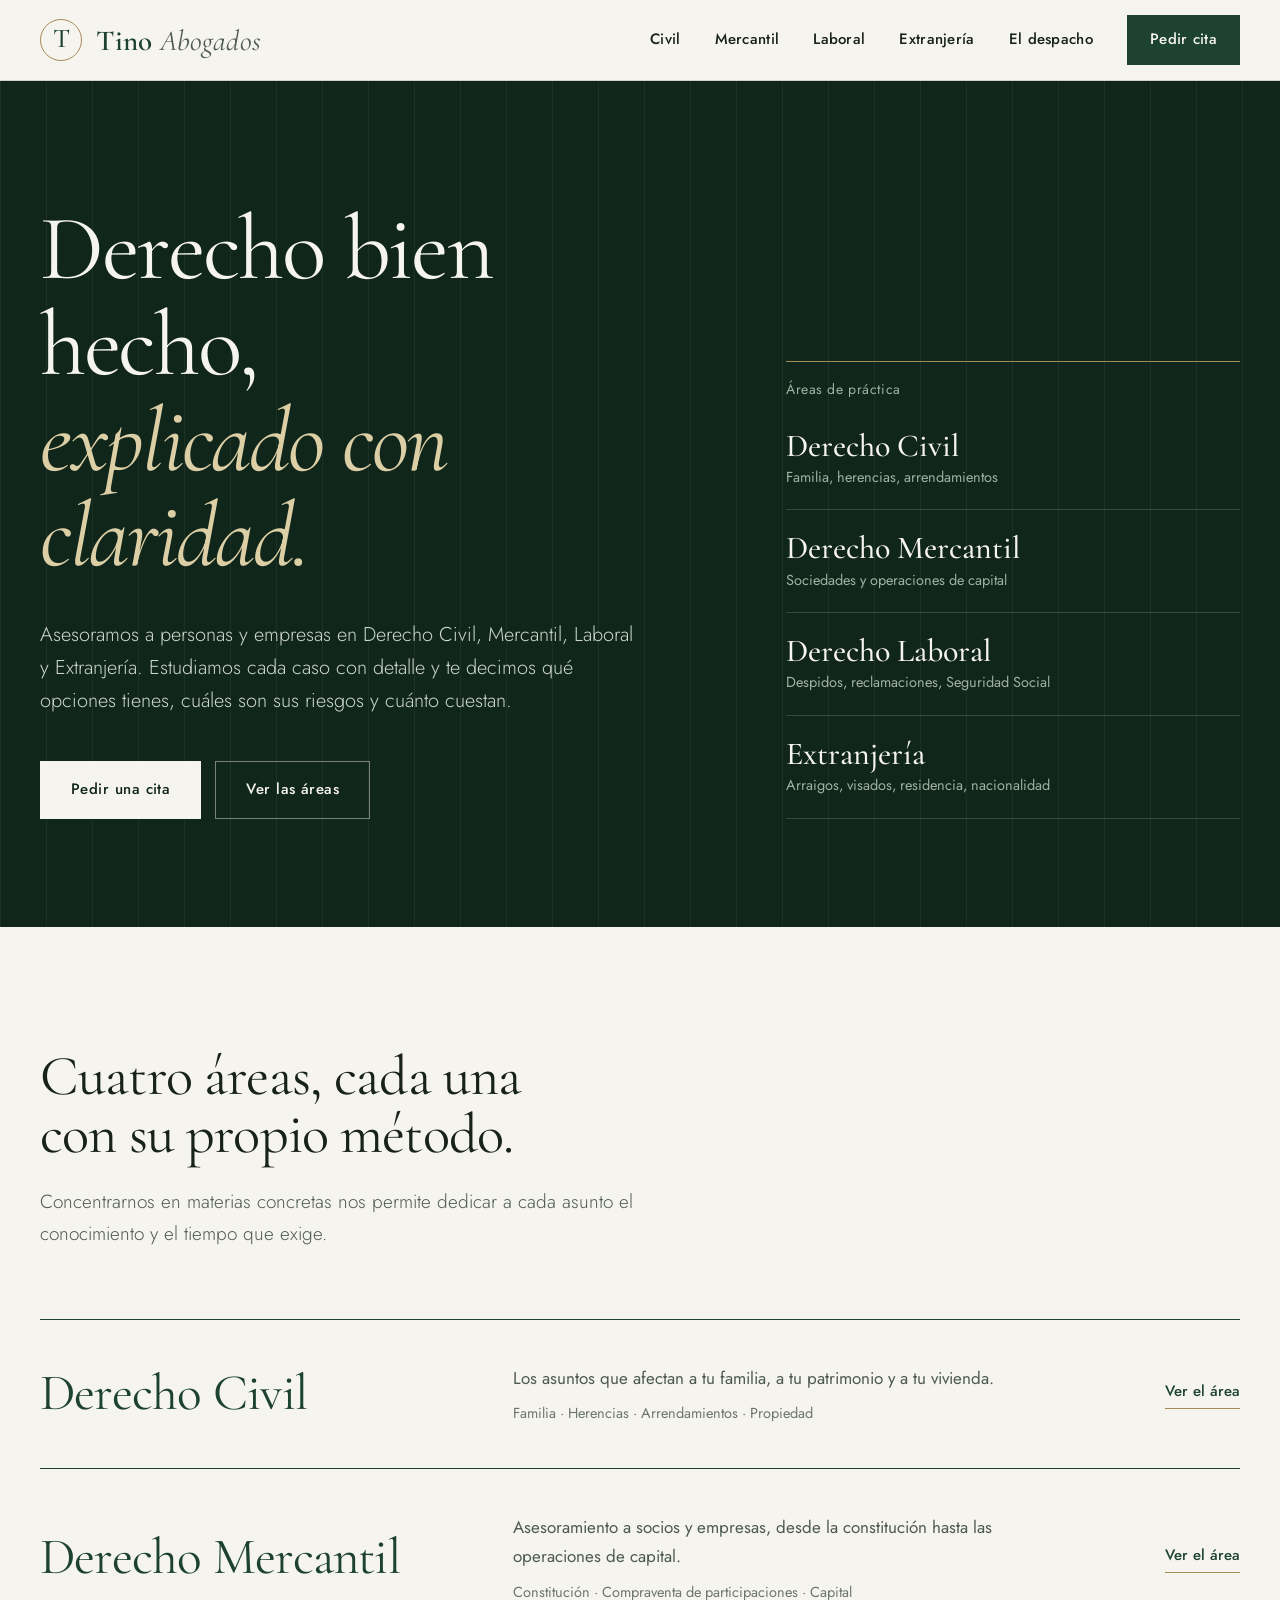
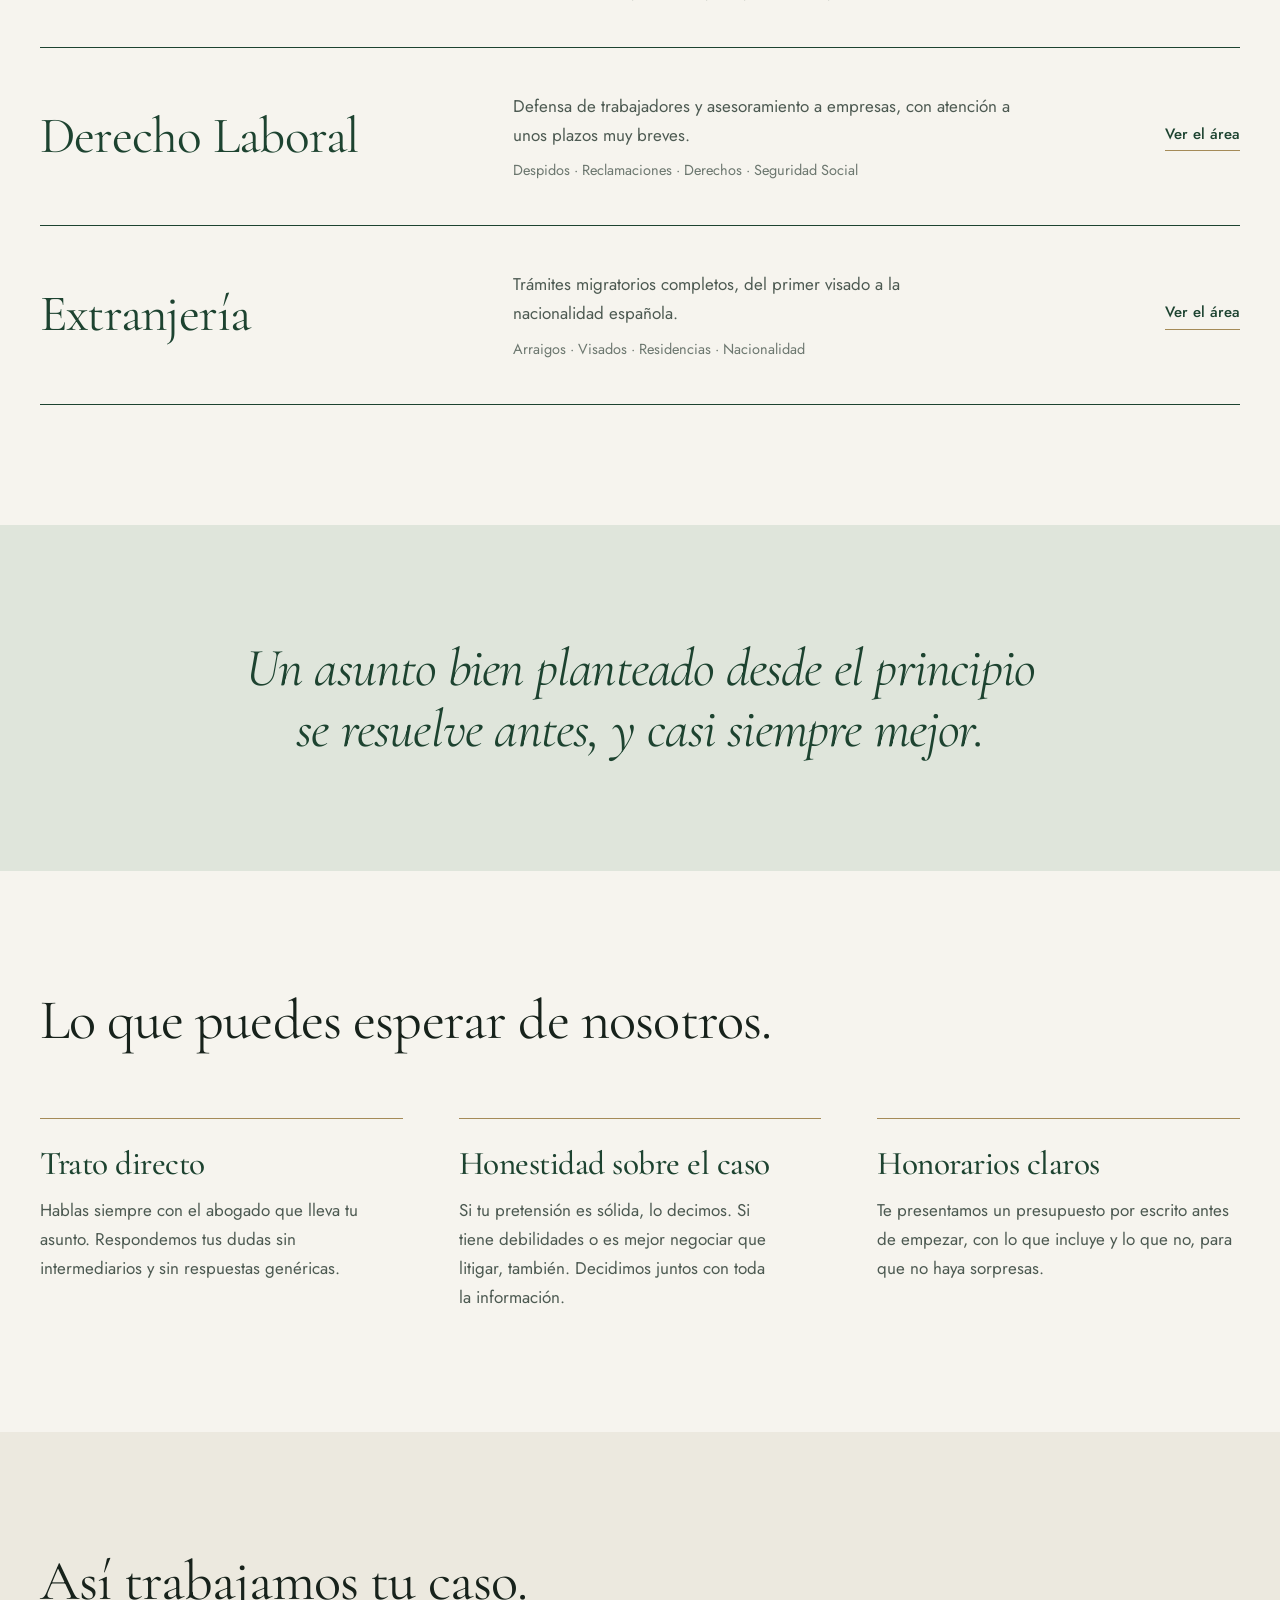
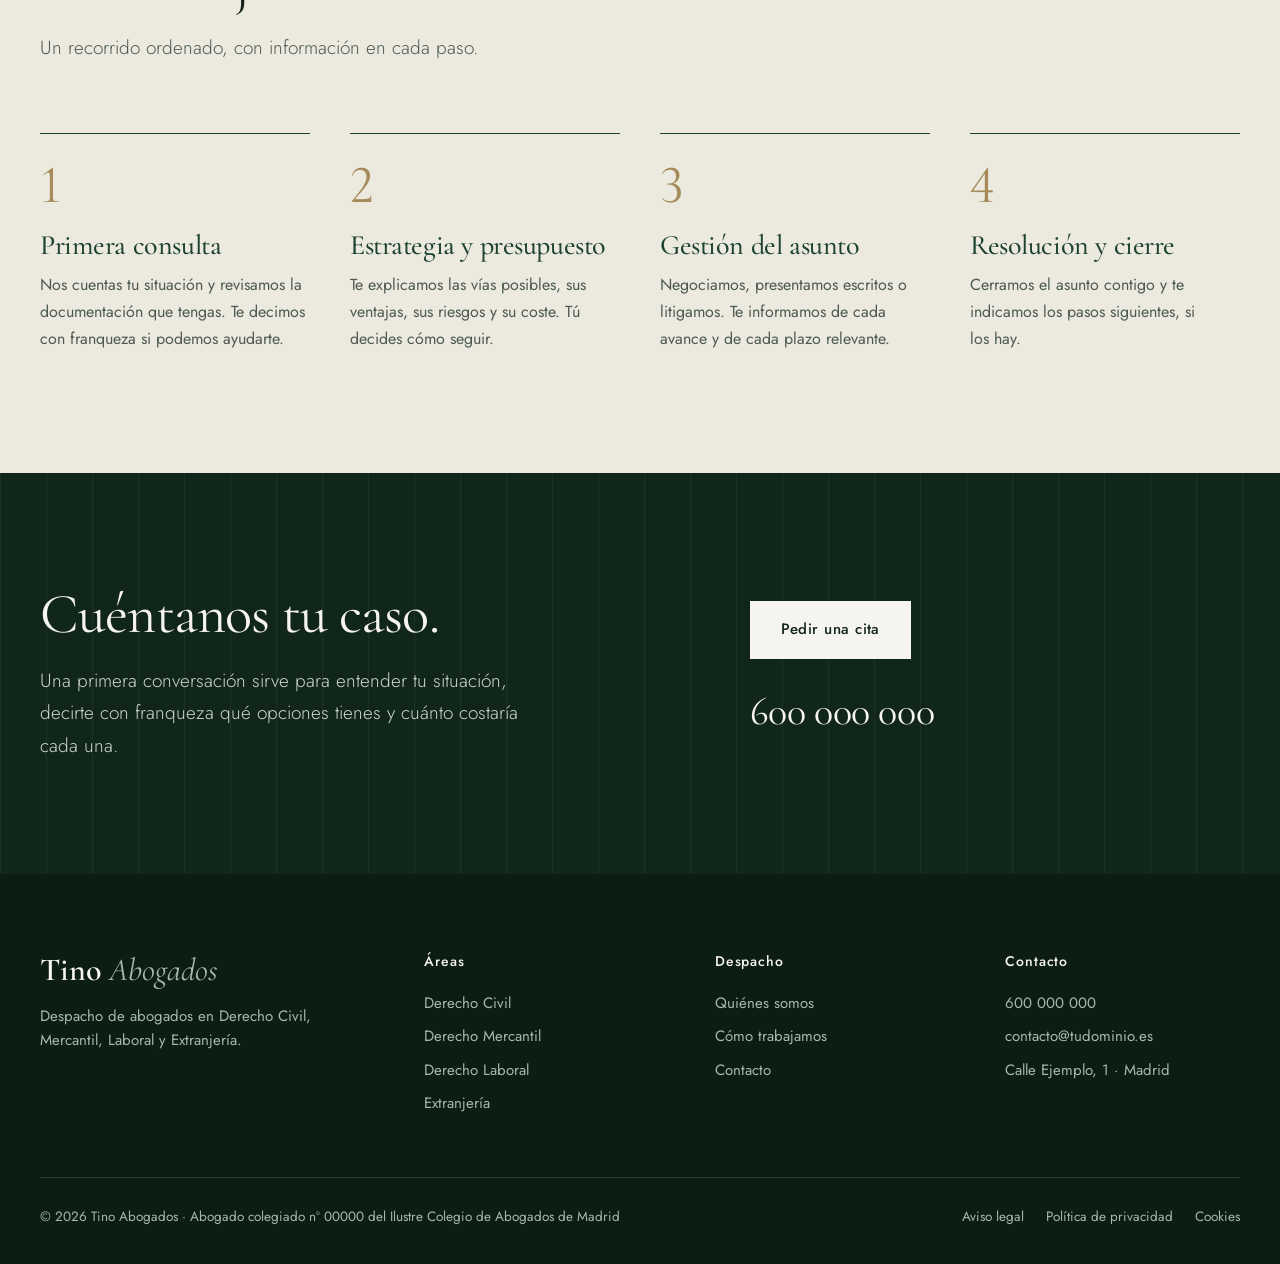
==== index.html @ 414d3d25 "Add files via upload" ====
<!DOCTYPE html>
<html lang="es">
<head>
<meta charset="utf-8">
<meta name="viewport" content="width=device-width, initial-scale=1">
<title>Tino Abogados | Derecho Civil, Mercantil, Laboral y Extranjería</title>
<meta name="description" content="Tino Abogados: despacho especializado en Derecho Civil, Mercantil, Laboral y Extranjería. Consulta tu caso.">
<link rel="preconnect" href="https://fonts.googleapis.com">
<link rel="preconnect" href="https://fonts.gstatic.com" crossorigin>
<link href="https://fonts.googleapis.com/css2?family=Cormorant+Garamond:ital,wght@0,400;0,500;0,600;1,400;1,500&family=Jost:wght@300;400;500&display=swap" rel="stylesheet">
<link rel="stylesheet" href="styles.css">
</head>
<body>
<header class="cabecera">
  <div class="wrap">
    <a class="marca" href="index.html" aria-label="Tino Abogados, inicio">
      <span class="sello" aria-hidden="true">T</span>
      <span class="nombre">Tino <i>Abogados</i></span>
    </a>
    <button class="burger" aria-label="Abrir menú" aria-expanded="false" aria-controls="nav"><span></span><span></span></button>
    <nav class="nav" id="nav" aria-label="Principal">
      <a href="derecho-civil.html">Civil</a>
      <a href="derecho-mercantil.html">Mercantil</a>
      <a href="derecho-laboral.html">Laboral</a>
      <a href="extranjeria.html">Extranjería</a>
      <a href="el-despacho.html">El despacho</a>
      <a class="btn" href="contacto.html">Pedir cita</a>
    </nav>
  </div>
</header>
<main>
<section class="hero raya">
  <div class="wrap hero-grid">
    <div>
      <h1>Derecho bien hecho,<br><em>explicado con claridad.</em></h1>
      <p class="lead">Asesoramos a personas y empresas en Derecho Civil, Mercantil, Laboral y Extranjería. Estudiamos cada caso con detalle y te decimos qué opciones tienes, cuáles son sus riesgos y cuánto cuestan.</p>
      <div class="actions">
        <a class="btn" href="contacto.html">Pedir una cita</a>
        <a class="btn linea" href="#areas">Ver las áreas</a>
      </div>
    </div>
    <nav class="indice" aria-label="Áreas de práctica">
      <div class="t">Áreas de práctica</div>
      <a href="derecho-civil.html"><b>Derecho Civil</b><span>Familia, herencias, arrendamientos</span></a>
      <a href="derecho-mercantil.html"><b>Derecho Mercantil</b><span>Sociedades y operaciones de capital</span></a>
      <a href="derecho-laboral.html"><b>Derecho Laboral</b><span>Despidos, reclamaciones, Seguridad Social</span></a>
      <a href="extranjeria.html"><b>Extranjería</b><span>Arraigos, visados, residencia, nacionalidad</span></a>
    </nav>
  </div>
</section>

<section class="seccion" id="areas">
  <div class="wrap">
    <div class="cabecera-seccion">
      <h2>Cuatro áreas, cada una con su propio método.</h2>
      <p>Concentrarnos en materias concretas nos permite dedicar a cada asunto el conocimiento y el tiempo que exige.</p>
    </div>
    <a class="fila-area" href="derecho-civil.html">
      <h3>Derecho Civil</h3>
      <p>Los asuntos que afectan a tu familia, a tu patrimonio y a tu vivienda.<small>Familia · Herencias · Arrendamientos · Propiedad</small></p>
      <span class="ir">Ver el área</span>
    </a>
    <a class="fila-area" href="derecho-mercantil.html">
      <h3>Derecho Mercantil</h3>
      <p>Asesoramiento a socios y empresas, desde la constitución hasta las operaciones de capital.<small>Constitución · Compraventa de participaciones · Capital</small></p>
      <span class="ir">Ver el área</span>
    </a>
    <a class="fila-area" href="derecho-laboral.html">
      <h3>Derecho Laboral</h3>
      <p>Defensa de trabajadores y asesoramiento a empresas, con atención a unos plazos muy breves.<small>Despidos · Reclamaciones · Derechos · Seguridad Social</small></p>
      <span class="ir">Ver el área</span>
    </a>
    <a class="fila-area" href="extranjeria.html">
      <h3>Extranjería</h3>
      <p>Trámites migratorios completos, del primer visado a la nacionalidad española.<small>Arraigos · Visados · Residencias · Nacionalidad</small></p>
      <span class="ir">Ver el área</span>
    </a>
  </div>
</section>

<section class="frase">
  <div class="wrap">
    <blockquote>Un asunto bien planteado desde el principio se resuelve antes, y casi siempre mejor.</blockquote>
  </div>
</section>

<section class="seccion">
  <div class="wrap">
    <div class="cabecera-seccion">
      <h2>Lo que puedes esperar de nosotros.</h2>
    </div>
    <div class="principios">
      <div>
        <h3>Trato directo</h3>
        <p>Hablas siempre con el abogado que lleva tu asunto. Respondemos tus dudas sin intermediarios y sin respuestas genéricas.</p>
      </div>
      <div>
        <h3>Honestidad sobre el caso</h3>
        <p>Si tu pretensión es sólida, lo decimos. Si tiene debilidades o es mejor negociar que litigar, también. Decidimos juntos con toda la información.</p>
      </div>
      <div>
        <h3>Honorarios claros</h3>
        <p>Te presentamos un presupuesto por escrito antes de empezar, con lo que incluye y lo que no, para que no haya sorpresas.</p>
      </div>
    </div>
  </div>
</section>

<section class="seccion suave" id="proceso">
  <div class="wrap">
    <div class="cabecera-seccion">
      <h2>Así trabajamos tu caso.</h2>
      <p>Un recorrido ordenado, con información en cada paso.</p>
    </div>
    <ol class="proceso">
      <li><h3>Primera consulta</h3><p>Nos cuentas tu situación y revisamos la documentación que tengas. Te decimos con franqueza si podemos ayudarte.</p></li>
      <li><h3>Estrategia y presupuesto</h3><p>Te explicamos las vías posibles, sus ventajas, sus riesgos y su coste. Tú decides cómo seguir.</p></li>
      <li><h3>Gestión del asunto</h3><p>Negociamos, presentamos escritos o litigamos. Te informamos de cada avance y de cada plazo relevante.</p></li>
      <li><h3>Resolución y cierre</h3><p>Cerramos el asunto contigo y te indicamos los pasos siguientes, si los hay.</p></li>
    </ol>
  </div>
</section>
<section class="cierre raya">
  <div class="wrap">
    <div>
      <h2>Cuéntanos tu caso.</h2>
      <p style="margin-top:22px">Una primera conversación sirve para entender tu situación, decirte con franqueza qué opciones tienes y cuánto costaría cada una.</p>
    </div>
    <div class="lado">
      <a class="btn" href="contacto.html">Pedir una cita</a>
      <a class="tel" href="tel:+34600000000">600 000 000</a>
    </div>
  </div>
</section>

</main>
<footer class="pie">
  <div class="wrap">
    <div class="pie-grid">
      <div>
        <div class="nombre">Tino <i>Abogados</i></div>
        <p>Despacho de abogados en Derecho Civil, Mercantil, Laboral y Extranjería.</p>
      </div>
      <div>
        <h4>Áreas</h4>
        <ul>
          <li><a href="derecho-civil.html">Derecho Civil</a></li>
          <li><a href="derecho-mercantil.html">Derecho Mercantil</a></li>
          <li><a href="derecho-laboral.html">Derecho Laboral</a></li>
          <li><a href="extranjeria.html">Extranjería</a></li>
        </ul>
      </div>
      <div>
        <h4>Despacho</h4>
        <ul>
          <li><a href="el-despacho.html">Quiénes somos</a></li>
          <li><a href="index.html#proceso">Cómo trabajamos</a></li>
          <li><a href="contacto.html">Contacto</a></li>
        </ul>
      </div>
      <div>
        <h4>Contacto</h4>
        <ul>
          <!-- EDITA: tus datos reales -->
          <li><a href="tel:+34600000000">600 000 000</a></li>
          <li><a href="mailto:contacto@tudominio.es">contacto@tudominio.es</a></li>
          <li>Calle Ejemplo, 1 · Madrid</li>
        </ul>
      </div>
    </div>
    <div class="pie-legal">
      <!-- EDITA: tu número de colegiado y tu Colegio de Abogados -->
      <span>© 2026 Tino Abogados · Abogado colegiado nº 00000 del Ilustre Colegio de Abogados de Madrid</span>
      <span><a href="#">Aviso legal</a><a href="#">Política de privacidad</a><a href="#">Cookies</a></span>
    </div>
  </div>
</footer>
<script>
  var b = document.querySelector('.burger'), n = document.getElementById('nav');
  b.addEventListener('click', function () {
    var abierto = n.classList.toggle('abierto');
    b.setAttribute('aria-expanded', abierto);
  });
</script>
</body>
</html>
---- styles.css ----
/* ==========================================================
   TINO ABOGADOS — HOJA DE ESTILOS
   Edita aquí colores, tipografías y espaciados de TODA la web.
   ========================================================== */

:root {
  /* Verdes */
  --noche:   #11261b;   /* fondo oscuro principal */
  --verde:   #1d4330;   /* verde de marca */
  --hoja:    #315943;   /* hover y detalles */
  --salvia:  #dfe5db;   /* fondo suave */

  /* Blancos rotos */
  --marfil:  #f6f4ee;   /* fondo general */
  --marfil2: #ecE9df;   /* fondo alterno */

  /* Texto y detalles */
  --tinta:   #17221b;
  --tinta2:  #4d5a52;
  --laton:   #a58b58;   /* hilo fino, detalles */
  --linea:   #cfd2c6;

  /* Tipografías */
  --display: "Cormorant Garamond", "Cormorant", Garamond, "Times New Roman", serif;
  --texto:   "Jost", "Helvetica Neue", Arial, sans-serif;

  --ancho: 1200px;
}

*, *::before, *::after { box-sizing: border-box; }
html { scroll-behavior: smooth; scroll-padding-top: 90px; }
body {
  margin: 0;
  background: var(--marfil);
  color: var(--tinta);
  font-family: var(--texto);
  font-size: 17px;
  line-height: 1.7;
  font-weight: 400;
  -webkit-font-smoothing: antialiased;
  text-rendering: optimizeLegibility;
}
img, svg { max-width: 100%; display: block; }
a { color: inherit; }
p, ul, ol, dl, dd, h1, h2, h3, h4 { margin: 0; padding: 0; }
ul, ol { list-style: none; }
p { text-wrap: pretty; }
:focus-visible { outline: 2px solid var(--laton); outline-offset: 3px; }

h1, h2, h3, h4 {
  font-family: var(--display);
  font-weight: 400;
  letter-spacing: -0.015em;
  line-height: 1.04;
  text-wrap: balance;
  font-feature-settings: "kern", "liga", "onum";
}
h1 { font-size: clamp(50px, 7.2vw, 100px); letter-spacing: -0.025em; }
h2 { font-size: clamp(36px, 4.4vw, 58px); }
h3 { font-size: clamp(26px, 2.6vw, 34px); font-weight: 500; line-height: 1.12; }
em { font-style: italic; }

.wrap { width: min(var(--ancho), 100% - 56px); margin-inline: auto; }

/* ---------- Botones ---------- */
.btn {
  display: inline-block;
  padding: 15px 30px;
  font-family: var(--texto);
  font-size: 15px;
  font-weight: 500;
  letter-spacing: 0.03em;
  text-decoration: none;
  border: 1px solid var(--marfil);
  background: var(--marfil);
  color: var(--noche);
  cursor: pointer;
  transition: background .25s, color .25s, border-color .25s;
}
.btn:hover { background: transparent; color: var(--marfil); }
.btn.verde { background: var(--verde); border-color: var(--verde); color: var(--marfil); }
.btn.verde:hover { background: var(--noche); border-color: var(--noche); }
.btn.linea { background: transparent; color: var(--marfil); border-color: rgba(246,244,238,.45); }
.btn.linea:hover { background: var(--marfil); color: var(--noche); }
.enlace {
  font-weight: 500; font-size: 15px; letter-spacing: 0.02em;
  text-decoration: none; color: var(--verde);
  border-bottom: 1px solid var(--laton); padding-bottom: 3px;
}
.enlace:hover { color: var(--hoja); }

/* Raya diplomática: textura de fondo para las zonas oscuras */
.raya {
  background-color: var(--noche);
  background-image: repeating-linear-gradient(90deg, rgba(246,244,238,.05) 0 1px, transparent 1px 46px);
  color: var(--marfil);
}

/* ==========================================================
   CABECERA
   ========================================================== */
.cabecera {
  position: sticky; top: 0; z-index: 60;
  background: rgba(246,244,238,.96);
  backdrop-filter: blur(10px);
  border-bottom: 1px solid var(--linea);
}
.cabecera .wrap { display: flex; align-items: center; justify-content: space-between; height: 80px; }
.marca { display: flex; align-items: center; gap: 14px; text-decoration: none; }
.sello {
  width: 42px; height: 42px; border-radius: 50%;
  border: 1px solid var(--laton);
  display: grid; place-items: center;
  font-family: var(--display); font-size: 27px; font-weight: 500;
  color: var(--verde); line-height: 1; padding-bottom: 3px;
}
.marca .nombre { font-family: var(--display); font-size: 29px; font-weight: 600; letter-spacing: 0.005em; color: var(--verde); line-height: 1; }
.marca .nombre i { font-weight: 400; color: var(--tinta2); }

.nav { display: flex; align-items: center; gap: 34px; }
.nav a { text-decoration: none; font-size: 15px; font-weight: 500; letter-spacing: 0.02em; color: var(--tinta); position: relative; padding: 6px 0; }
.nav a:not(.btn)::after {
  content: ""; position: absolute; left: 0; right: 0; bottom: 0; height: 1px;
  background: var(--laton); transform: scaleX(0); transform-origin: left; transition: transform .25s;
}
.nav a:not(.btn):hover::after, .nav a[aria-current="page"]::after { transform: scaleX(1); }
.nav .btn { padding: 11px 22px; background: var(--verde); border-color: var(--verde); color: var(--marfil); }
.nav .btn:hover { background: var(--noche); border-color: var(--noche); color: var(--marfil); }
.burger { display: none; background: none; border: 1px solid var(--linea); width: 46px; height: 42px; cursor: pointer; padding: 0; }
.burger span { display: block; width: 20px; height: 1px; background: var(--tinta); margin: 5px auto; }

/* ==========================================================
   PORTADA
   ========================================================== */
.hero { padding: 120px 0 108px; }
.hero-grid { display: grid; grid-template-columns: 1.45fr 1fr; gap: 88px; align-items: end; }
.hero h1 em { color: #dccfa6; }
.hero .lead { margin-top: 34px; max-width: 50ch; font-size: 20px; line-height: 1.65; color: #cdd7cd; font-weight: 300; }
.hero .actions { margin-top: 44px; display: flex; gap: 14px; flex-wrap: wrap; }
.hero h1, .hero .lead, .hero .actions { animation: entrada .9s ease both; }
.hero .lead { animation-delay: .12s; }
.hero .actions { animation-delay: .24s; }
@keyframes entrada { from { opacity: 0; transform: translateY(14px); } to { opacity: 1; transform: none; } }

.indice { border-top: 1px solid var(--laton); }
.indice .t { padding: 16px 0 6px; font-size: 14px; color: #9fb0a2; letter-spacing: 0.04em; }
.indice a {
  display: grid; gap: 2px;
  padding: 20px 0; border-bottom: 1px solid rgba(246,244,238,.16);
  text-decoration: none; transition: padding-left .3s, color .3s;
}
.indice a b { font-family: var(--display); font-weight: 500; font-size: 32px; line-height: 1.1; }
.indice a span { font-size: 14.5px; color: #9fb0a2; }
.indice a:hover { padding-left: 12px; color: #dccfa6; }

/* ==========================================================
   SECCIONES GENÉRICAS
   ========================================================== */
.seccion { padding: 120px 0; }
.seccion.suave { background: var(--marfil2); }
.cabecera-seccion { max-width: 760px; margin-bottom: 68px; }
.cabecera-seccion p { margin-top: 22px; font-size: 19px; color: var(--tinta2); max-width: 56ch; font-weight: 300; }

/* Áreas en la portada */
.fila-area {
  display: grid; grid-template-columns: 1.05fr 1.5fr auto; gap: 56px; align-items: center;
  padding: 44px 0; border-top: 1px solid var(--verde); text-decoration: none;
  transition: background .3s, padding .3s;
}
.fila-area:last-of-type { border-bottom: 1px solid var(--verde); }
.fila-area h3 { font-size: clamp(34px, 4vw, 54px); color: var(--verde); font-weight: 400; }
.fila-area p { color: var(--tinta2); font-size: 17px; max-width: 52ch; }
.fila-area p small { display: block; margin-top: 10px; font-size: 14.5px; color: #6c776f; line-height: 1.5; }
.fila-area .ir { font-size: 15px; font-weight: 500; color: var(--verde); border-bottom: 1px solid var(--laton); padding-bottom: 3px; white-space: nowrap; }
.fila-area:hover { background: var(--salvia); padding-left: 24px; padding-right: 24px; }

/* Principios */
.principios { display: grid; grid-template-columns: repeat(3, 1fr); gap: 56px; }
.principios > div { border-top: 1px solid var(--laton); padding-top: 26px; }
.principios h3 { color: var(--verde); margin-bottom: 14px; }
.principios p { color: var(--tinta2); }

/* Frase destacada */
.frase { padding: 112px 0; text-align: center; background: var(--salvia); }
.frase blockquote { margin: 0 auto; max-width: 880px; font-family: var(--display); font-style: italic; font-size: clamp(32px, 4.2vw, 56px); line-height: 1.14; color: var(--verde); letter-spacing: -0.015em; text-wrap: balance; }
.frase .firma { margin-top: 28px; font-size: 15px; color: var(--tinta2); letter-spacing: 0.03em; }

/* Proceso (sí es una secuencia, por eso va numerado) */
.proceso { display: grid; grid-template-columns: repeat(4, 1fr); gap: 40px; counter-reset: p; }
.proceso li { counter-increment: p; border-top: 1px solid var(--verde); padding-top: 24px; }
.proceso li::before { content: counter(p); display: block; font-family: var(--display); font-size: 54px; line-height: 1; color: var(--laton); margin-bottom: 18px; font-feature-settings: "lnum"; }
.proceso h3 { font-size: 28px; color: var(--verde); margin-bottom: 10px; }
.proceso p { font-size: 16px; color: var(--tinta2); }

/* Bloque final de contacto */
.cierre { padding: 112px 0; }
.cierre .wrap { display: grid; grid-template-columns: 1.3fr 1fr; gap: 72px; align-items: center; }
.cierre p { color: #cdd7cd; font-size: 19px; font-weight: 300; max-width: 46ch; }
.cierre .lado { display: grid; gap: 18px; justify-items: start; }
.cierre .tel { font-family: var(--display); font-size: 40px; text-decoration: none; letter-spacing: -0.01em; }

/* ==========================================================
   PÁGINAS INTERIORES
   ========================================================== */
.cabecera-pagina { padding: 96px 0 88px; }
.migas { font-size: 14px; color: #9fb0a2; margin-bottom: 30px; }
.migas a { text-decoration: none; border-bottom: 1px solid rgba(246,244,238,.3); }
.migas a:hover { color: #dccfa6; }
.cabecera-pagina h1 { font-size: clamp(48px, 6.4vw, 88px); }
.cabecera-pagina .lead { margin-top: 30px; max-width: 58ch; font-size: 20px; font-weight: 300; color: #cdd7cd; line-height: 1.65; }

.cuerpo { display: grid; grid-template-columns: 1fr 340px; gap: 96px; padding: 104px 0 96px; align-items: start; }
.cuerpo > div > h2 { font-size: clamp(32px, 3.6vw, 46px); margin-bottom: 44px; }
.servicio { padding: 34px 0; border-top: 1px solid var(--linea); display: grid; grid-template-columns: 0.8fr 1.6fr; gap: 40px; }
.servicio:first-of-type { border-top: 1px solid var(--verde); }
.servicio h3 { color: var(--verde); font-size: 30px; }
.servicio p { color: var(--tinta2); max-width: 60ch; }
.bloque-aparte { margin-top: 88px; }

.lateral { position: sticky; top: 112px; display: grid; gap: 28px; }
.caja { background: var(--verde); color: var(--marfil); padding: 34px 32px; }
.caja h3 { font-size: 30px; margin-bottom: 12px; color: var(--marfil); }
.caja p { font-size: 15.5px; color: #cdd7cd; margin-bottom: 22px; font-weight: 300; }
.caja .btn { width: 100%; text-align: center; }
.caja .tel { display: block; margin-top: 18px; font-family: var(--display); font-size: 28px; text-decoration: none; text-align: center; }
.doc { border-top: 1px solid var(--laton); padding-top: 22px; }
.doc h3 { font-size: 26px; margin-bottom: 14px; color: var(--verde); }
.doc li { font-size: 15.5px; color: var(--tinta2); padding: 6px 0 6px 20px; position: relative; line-height: 1.5; }
.doc li::before { content: ""; position: absolute; left: 0; top: 17px; width: 9px; height: 1px; background: var(--laton); }

/* Preguntas frecuentes */
.faq { background: var(--marfil2); padding: 104px 0; }
.faq .wrap { display: grid; grid-template-columns: 0.8fr 1.6fr; gap: 80px; align-items: start; }
.faq h2 { position: sticky; top: 112px; }
details { border-top: 1px solid var(--verde); }
details:last-child { border-bottom: 1px solid var(--verde); }
summary {
  list-style: none; cursor: pointer; padding: 26px 56px 26px 0; position: relative;
  font-family: var(--display); font-size: 28px; font-weight: 500; line-height: 1.2; color: var(--verde);
}
summary::-webkit-details-marker { display: none; }
summary::after { content: "+"; position: absolute; right: 4px; top: 22px; font-family: var(--texto); font-weight: 300; font-size: 32px; color: var(--laton); transition: transform .25s; }
details[open] summary::after { transform: rotate(45deg); }
details p { padding: 0 56px 30px 0; color: var(--tinta2); max-width: 62ch; }

/* Otras áreas */
.otras { padding: 88px 0; }
.otras h2 { font-size: clamp(30px, 3.2vw, 40px); margin-bottom: 36px; }
.otras .lista { display: grid; grid-template-columns: repeat(3, 1fr); gap: 0; border-top: 1px solid var(--verde); }
.otras .lista a { padding: 26px 24px 26px 0; text-decoration: none; font-family: var(--display); font-size: 32px; color: var(--verde); border-bottom: 1px solid var(--linea); transition: padding-left .25s, color .25s; }
.otras .lista a:hover { padding-left: 12px; color: var(--hoja); }

/* ==========================================================
   EL DESPACHO
   ========================================================== */
.presentacion { display: grid; grid-template-columns: 0.9fr 1.3fr; gap: 96px; padding: 104px 0; align-items: start; }
.presentacion .texto { font-size: 19px; color: var(--tinta2); max-width: 60ch; font-weight: 300; }
.presentacion .texto p + p { margin-top: 22px; }
.presentacion .texto p:first-child::first-letter {
  font-family: var(--display); font-size: 5.6em; float: left; line-height: .78;
  padding: 8px 12px 0 0; color: var(--verde); font-weight: 500;
}
.equipo { display: grid; grid-template-columns: repeat(2, 1fr); gap: 56px; }
.persona { border-top: 1px solid var(--verde); padding-top: 22px; }
.persona .foto { aspect-ratio: 4 / 5; background: var(--salvia); display: grid; place-items: center; margin-bottom: 22px; font-family: var(--display); font-size: 80px; color: var(--hoja); }
.persona h3 { color: var(--verde); }
.persona .cargo { font-size: 15px; color: var(--laton); margin: 4px 0 14px; font-weight: 500; letter-spacing: .02em; }
.persona p { color: var(--tinta2); font-size: 16px; }

/* ==========================================================
   CONTACTO
   ========================================================== */
.contacto-grid { display: grid; grid-template-columns: 1fr 1.2fr; gap: 96px; padding: 104px 0; align-items: start; }
.datos { display: grid; gap: 30px; margin-top: 12px; }
.datos div { border-top: 1px solid var(--laton); padding-top: 14px; }
.datos dt { font-size: 14px; color: var(--tinta2); letter-spacing: .03em; }
.datos dd { font-family: var(--display); font-size: 30px; line-height: 1.2; margin-top: 4px; color: var(--verde); }
.datos a { text-decoration: none; }
.datos a:hover { color: var(--hoja); }
.aviso-form { margin-top: 36px; font-size: 14.5px; color: var(--tinta2); max-width: 44ch; }

form { display: grid; gap: 22px; }
label { display: grid; gap: 8px; font-size: 14.5px; color: var(--tinta2); letter-spacing: .02em; }
input, select, textarea {
  width: 100%; font: inherit; font-size: 17px; color: var(--tinta);
  background: #fbfaf6; border: 1px solid var(--linea); border-radius: 0; padding: 14px 16px;
}
textarea { min-height: 160px; resize: vertical; }
input:focus-visible, select:focus-visible, textarea:focus-visible { outline: 2px solid var(--verde); outline-offset: 0; border-color: var(--verde); }
.doble { display: grid; grid-template-columns: 1fr 1fr; gap: 22px; }
.consent { display: flex; gap: 12px; align-items: flex-start; font-size: 14px; line-height: 1.55; }
.consent input { width: 18px; height: 18px; margin-top: 3px; flex: none; accent-color: var(--verde); }
form .btn { justify-self: start; }

/* ==========================================================
   PIE
   ========================================================== */
.pie { background: #0c1d14; color: #a9b8ac; padding: 80px 0 36px; font-size: 15px; }
.pie-grid { display: grid; grid-template-columns: 1.4fr 1fr 1fr 1fr; gap: 56px; padding-bottom: 56px; border-bottom: 1px solid rgba(246,244,238,.14); }
.pie .nombre { font-family: var(--display); font-size: 32px; color: var(--marfil); font-weight: 600; line-height: 1; margin-bottom: 18px; }
.pie .nombre i { font-weight: 400; color: #a9b8ac; }
.pie p { max-width: 34ch; line-height: 1.6; }
.pie h4 { font-family: var(--texto); font-size: 14px; font-weight: 500; letter-spacing: .06em; color: var(--marfil); margin-bottom: 18px; }
.pie li { padding: 4px 0; }
.pie a { text-decoration: none; }
.pie a:hover { color: var(--marfil); }
.pie-legal { padding-top: 28px; display: flex; justify-content: space-between; gap: 24px; flex-wrap: wrap; font-size: 13.5px; }
.pie-legal a { margin-left: 22px; }

/* ==========================================================
   RESPONSIVE
   ========================================================== */
@media (max-width: 1000px) {
  .hero-grid, .cierre .wrap, .cuerpo, .faq .wrap, .presentacion, .contacto-grid { grid-template-columns: 1fr; gap: 56px; }
  .lateral, .faq h2 { position: static; }
  .proceso { grid-template-columns: 1fr 1fr; }
  .principios { grid-template-columns: 1fr; gap: 40px; }
  .fila-area { grid-template-columns: 1fr; gap: 16px; }
  .pie-grid { grid-template-columns: 1fr 1fr; }
  .otras .lista { grid-template-columns: 1fr; }
}
@media (max-width: 900px) {
  .burger { display: block; }
  .nav {
    display: none; position: absolute; top: 80px; left: 0; right: 0;
    flex-direction: column; align-items: flex-start; gap: 0;
    background: var(--marfil); border-bottom: 1px solid var(--linea); padding: 12px 28px 28px;
  }
  .nav.abierto { display: flex; }
  .nav a { padding: 14px 0; width: 100%; font-size: 17px; border-bottom: 1px solid var(--linea); }
  .nav a:not(.btn)::after { display: none; }
  .nav .btn { margin-top: 18px; text-align: center; border-bottom: 1px solid var(--verde); }
}
@media (max-width: 680px) {
  body { font-size: 16px; }
  .wrap { width: min(var(--ancho), 100% - 40px); }
  .hero { padding: 76px 0 72px; }
  .seccion, .frase, .cierre, .faq { padding: 76px 0; }
  .cabecera-pagina { padding: 64px 0; }
  .cuerpo, .presentacion, .contacto-grid { padding: 68px 0; }
  .servicio { grid-template-columns: 1fr; gap: 10px; }
  .proceso, .doble, .equipo, .pie-grid { grid-template-columns: 1fr; }
  .marca .nombre { font-size: 25px; }
  summary { font-size: 24px; }
  .indice a b { font-size: 28px; }
  .hero .lead, .cabecera-pagina .lead { font-size: 18px; }
}
@media (prefers-reduced-motion: reduce) {
  html { scroll-behavior: auto; }
  *, *::before, *::after { animation: none !important; transition: none !important; }
}
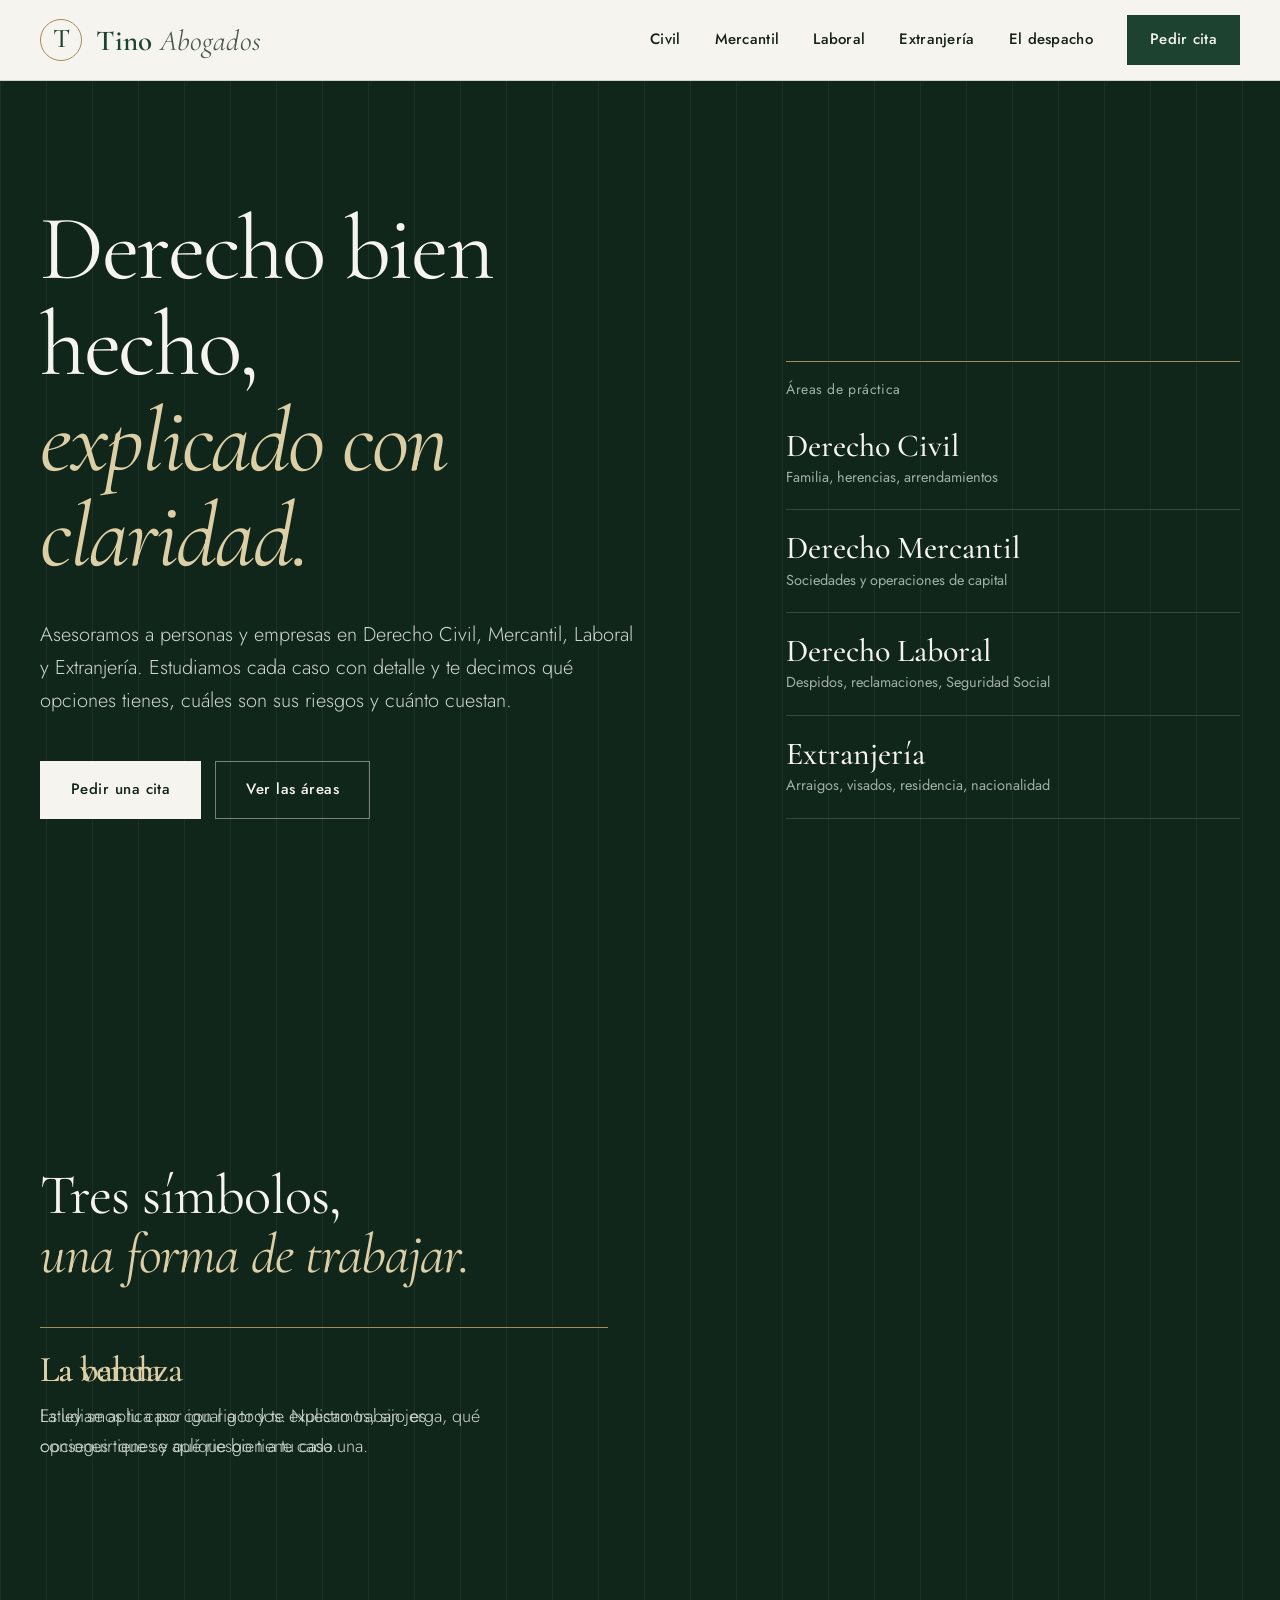
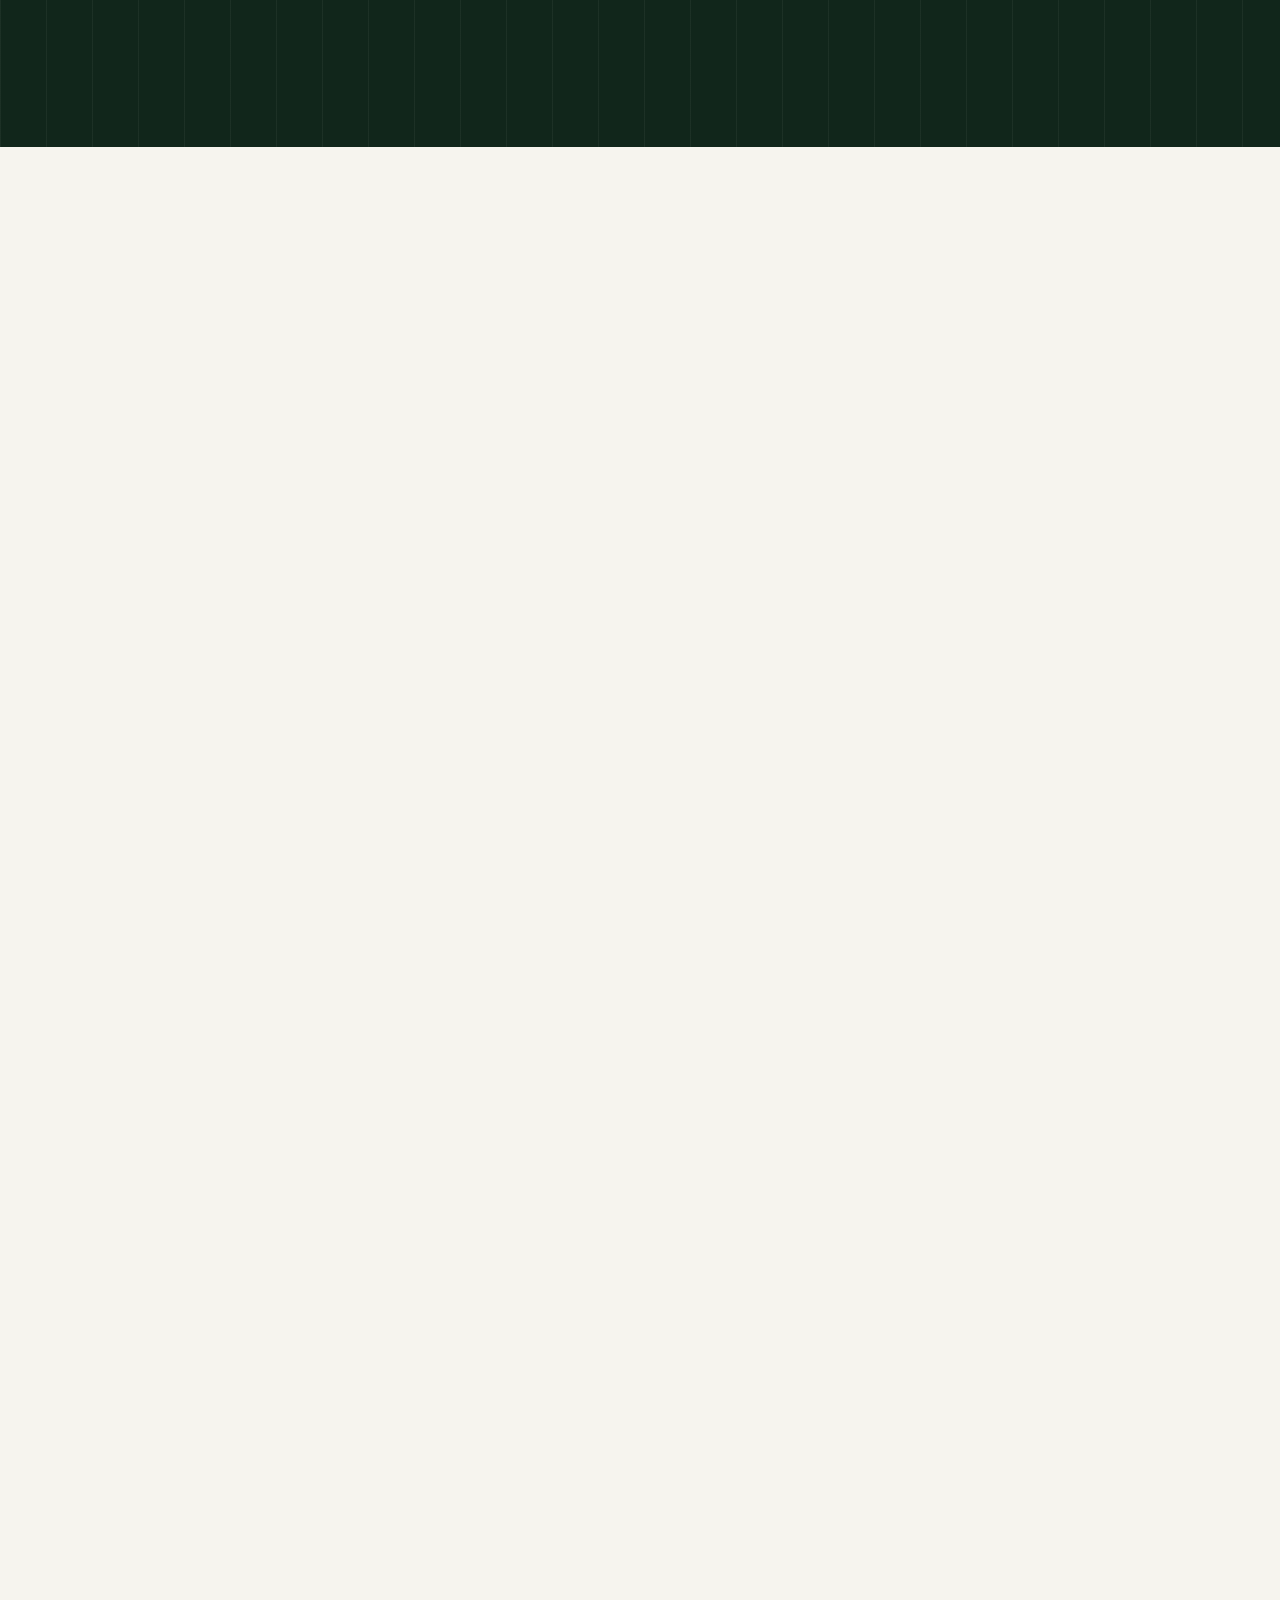
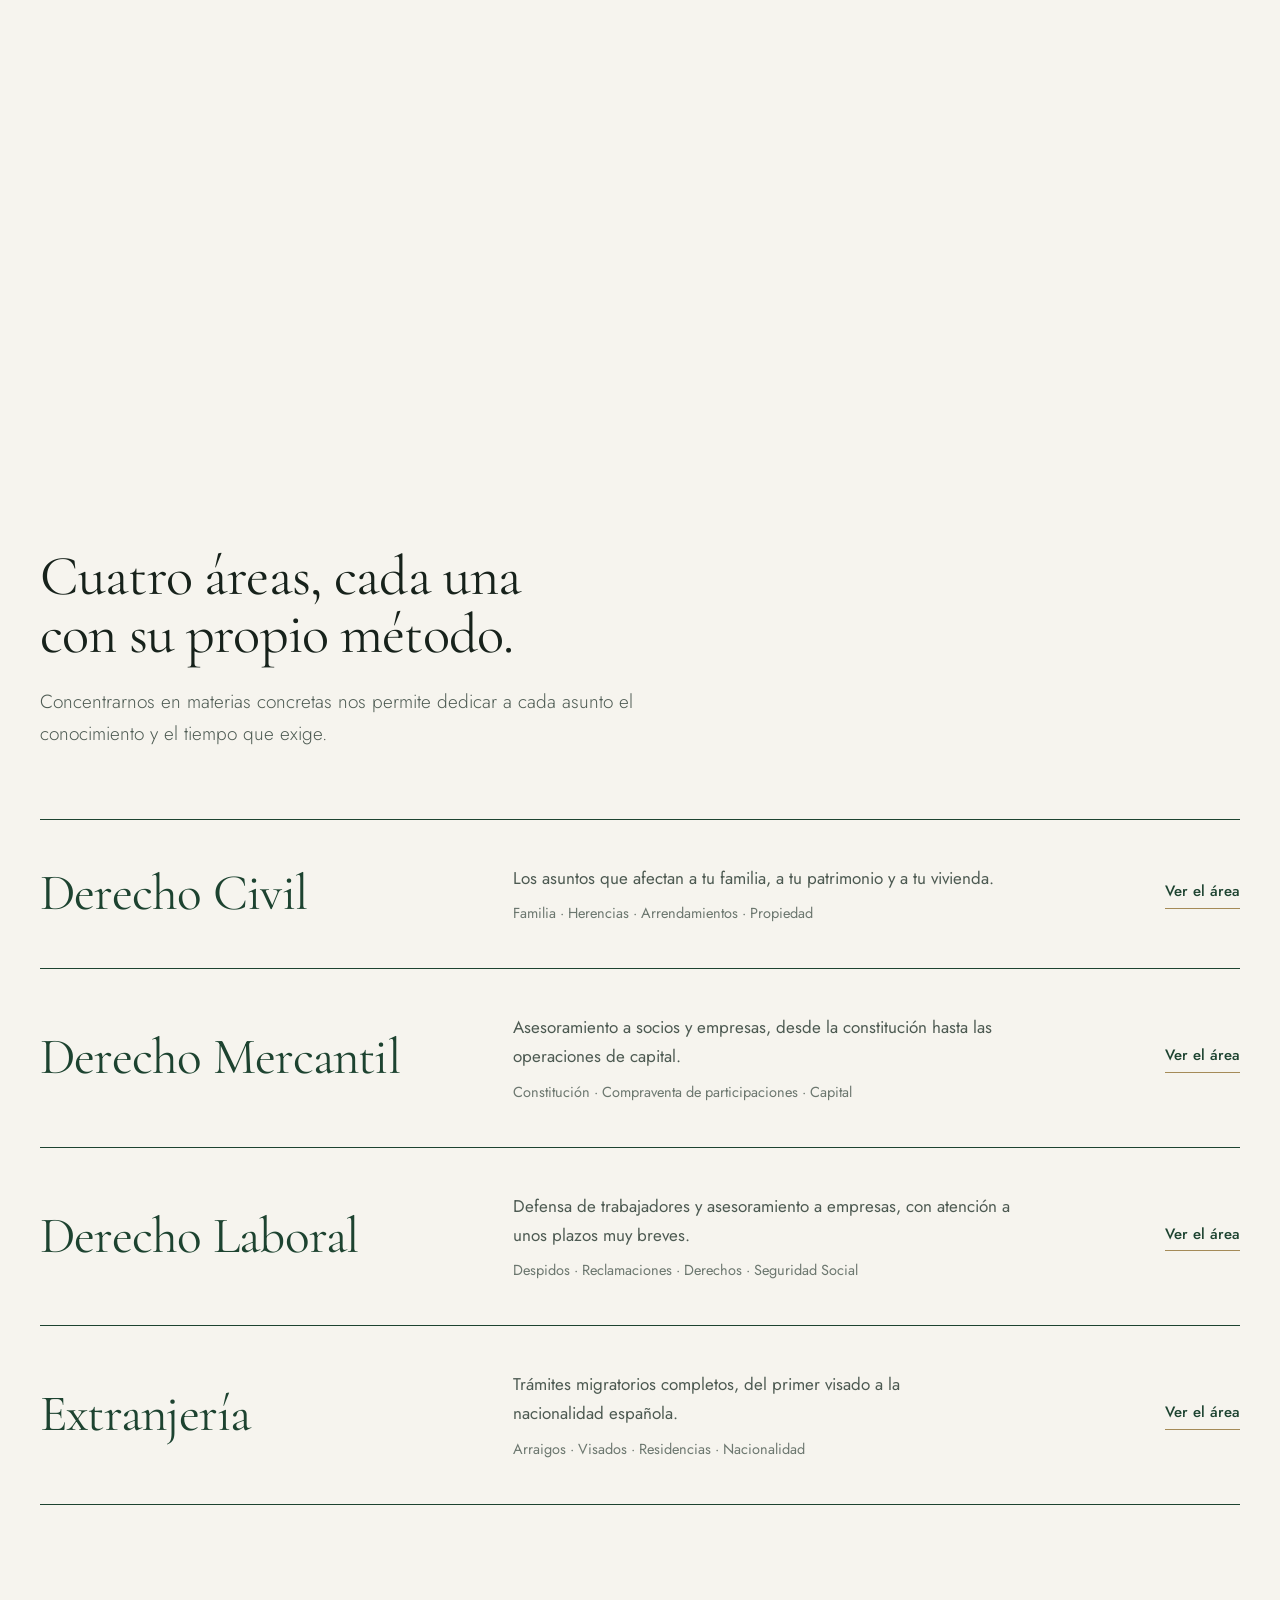
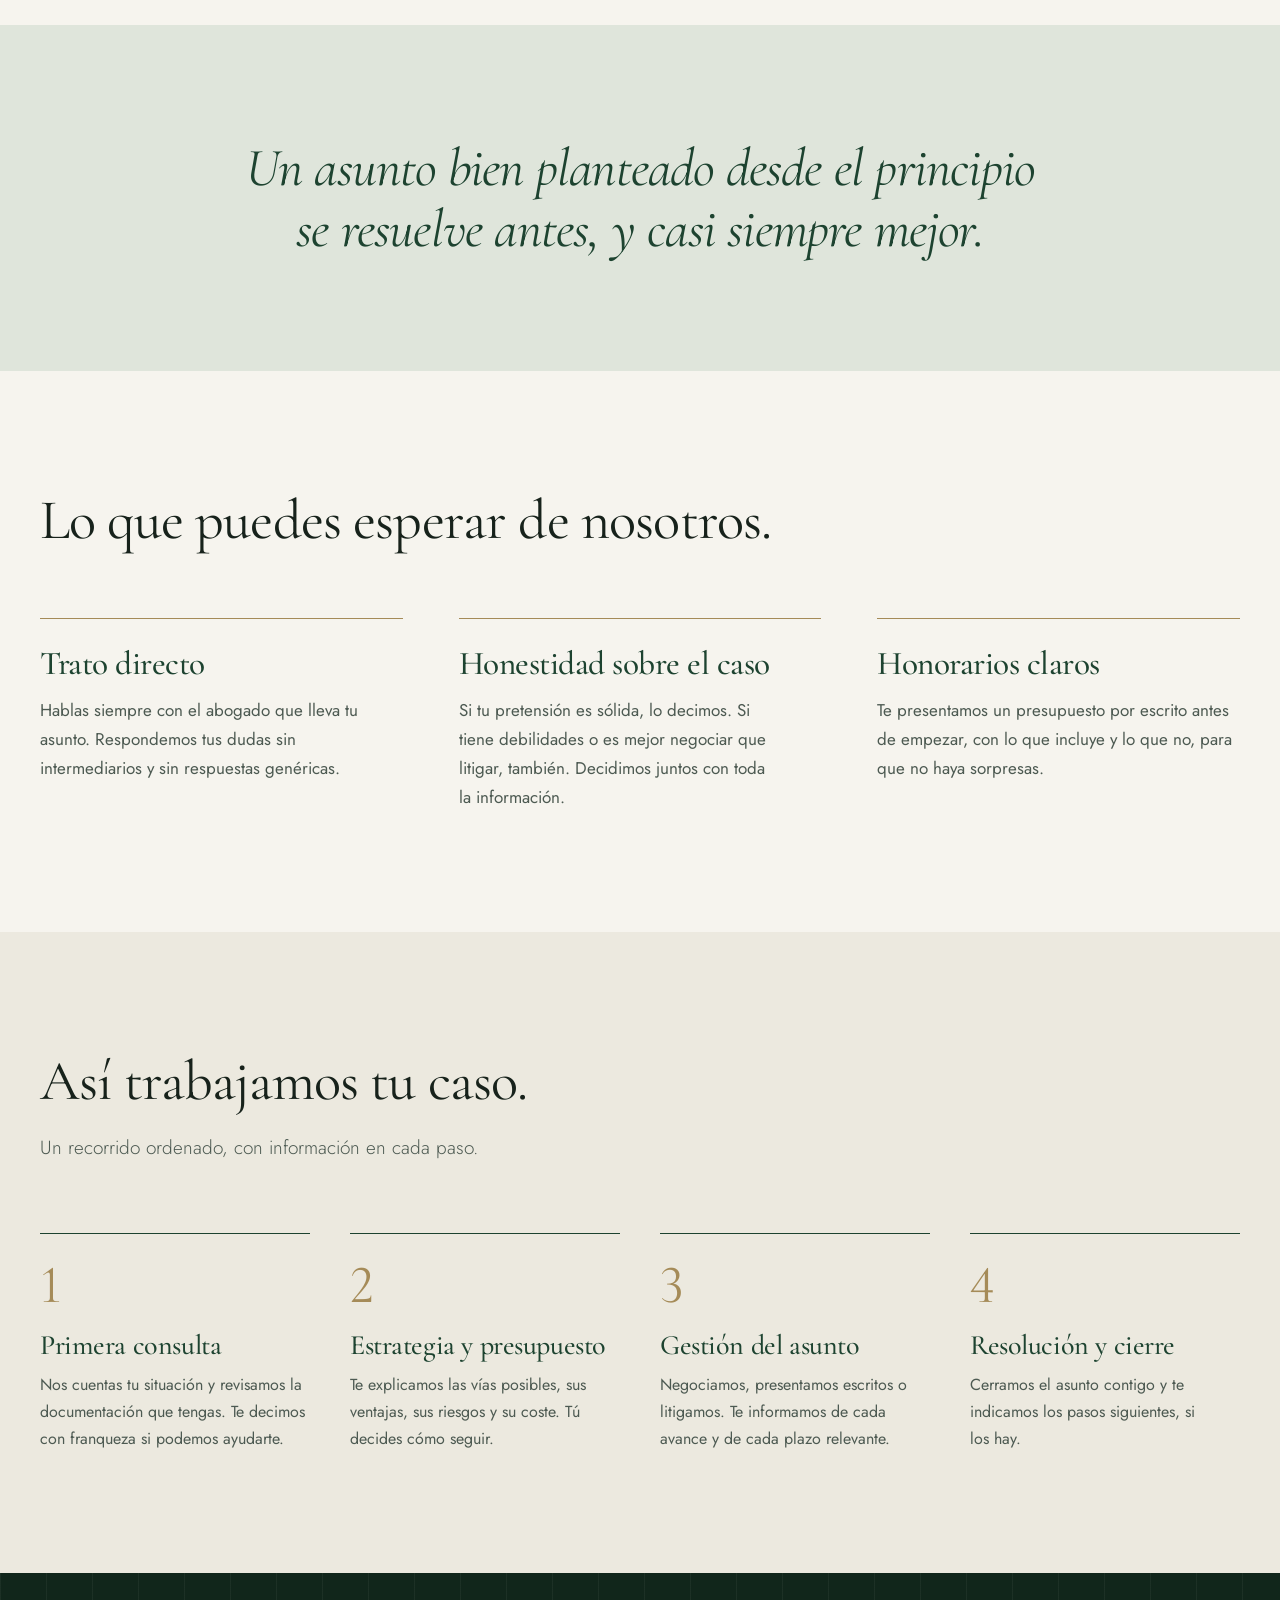
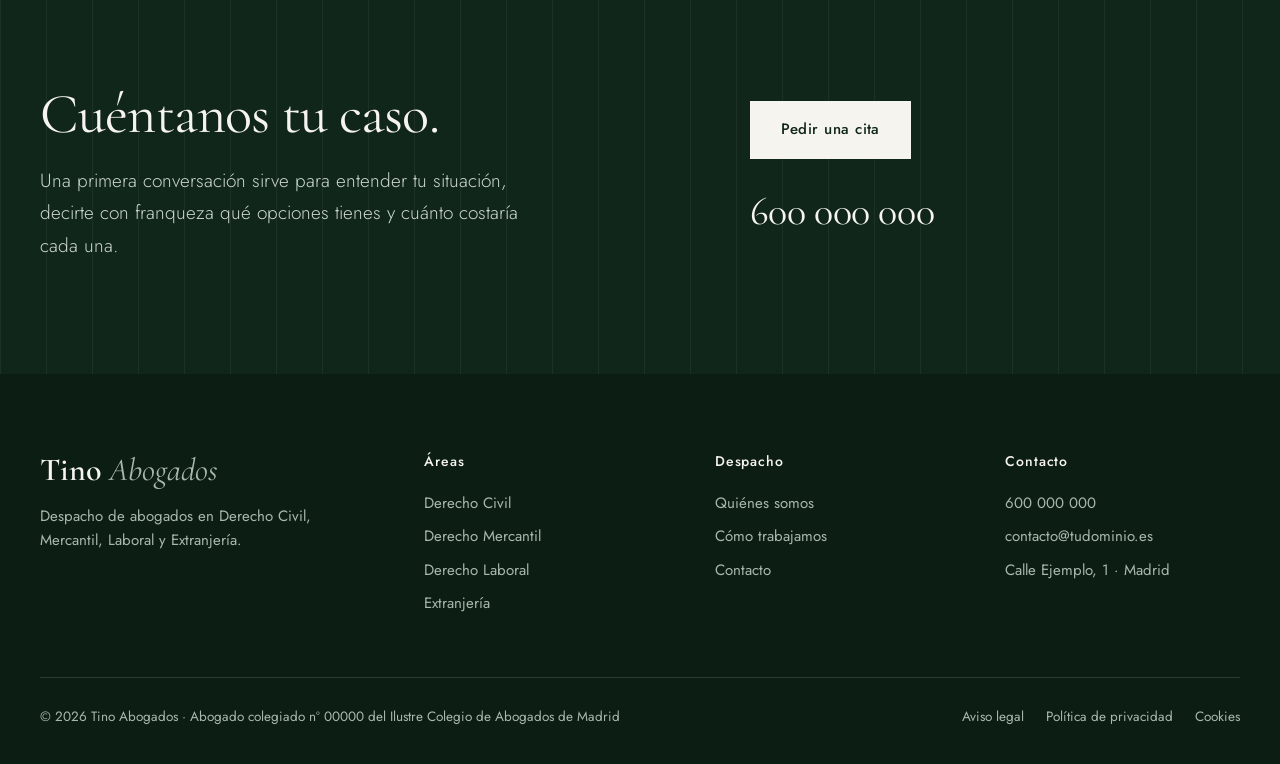
==== commit 5ad344c4: "Add files via upload" ====
--- a/index.html
+++ b/index.html
@@ -49,6 +49,156 @@
   </div>
 </section>
 
+<!-- ============ LA JUSTICIA (ilustración animada con el scroll) ============ -->
+<section class="justicia" id="justicia" aria-label="La Justicia: balanza, espada y venda">
+  <div class="justicia-sticky raya">
+    <div class="wrap justicia-grid">
+      <div class="justicia-texto">
+        <!-- EDITA: puedes cambiar estos textos -->
+        <h2>Tres símbolos,<br><em>una forma de trabajar.</em></h2>
+        <div class="pasos-j">
+          <div class="paso-j" data-paso="balanza">
+            <h3>La balanza</h3>
+            <p>Estudiamos tu caso con rigor y te explicamos, sin jerga, qué opciones tienes y qué riesgo tiene cada una.</p>
+          </div>
+          <div class="paso-j" data-paso="espada">
+            <h3>La espada</h3>
+            <p>Cuando negociar no basta, defendemos tu posición ante el juzgado con preparación y firmeza.</p>
+          </div>
+          <div class="paso-j" data-paso="venda">
+            <h3>La venda</h3>
+            <p>La ley se aplica por igual a todos. Nuestro trabajo es conseguir que se aplique bien a tu caso.</p>
+          </div>
+        </div>
+      </div>
+
+      <div class="justicia-figura">
+        <svg id="estatua" viewBox="0 0 400 700" role="img" aria-label="Ilustración de la Justicia con balanza y espada" fill="none" stroke="currentColor" stroke-width="1.6" stroke-linecap="round" stroke-linejoin="round">
+          <!-- aureola -->
+          <circle class="t" cx="200" cy="340" r="196" stroke-width="0.8" opacity="0.55"/>
+          <!-- pedestal -->
+          <path class="t" d="M120 606 H280 V630 H120 Z"/>
+          <path class="t" d="M100 630 H300 V656 H100 Z"/>
+          <path class="t" d="M84 656 H316 V676 H84 Z"/>
+          <!-- túnica -->
+          <path class="t" d="M172 332 Q146 470 122 604 M228 332 Q254 470 278 604"/>
+          <path class="t" d="M122 604 Q200 620 278 604"/>
+          <path class="t" d="M200 344 Q194 470 182 606 M200 344 Q206 470 218 606"/>
+          <path class="t" d="M186 340 Q166 470 150 604 M214 340 Q234 470 250 604"/>
+          <!-- torso, cinturón y banda -->
+          <path class="t" d="M150 192 Q156 262 172 322 M250 192 Q244 262 228 322"/>
+          <path class="t" d="M172 322 Q200 334 228 322 M174 332 Q200 344 226 332"/>
+          <path class="t" d="M158 200 Q204 246 246 306"/>
+          <path class="t" d="M150 192 Q168 168 191 164 M209 164 Q232 168 250 192"/>
+          <!-- cuello y cabeza -->
+          <path class="t" d="M191 144 V164 M209 144 V164"/>
+          <circle class="t" cx="200" cy="118" r="27"/>
+          <path class="t" d="M180 100 Q200 72 220 100"/>
+          <circle class="t" cx="200" cy="82" r="9"/>
+          <!-- brazo izquierdo (balanza) -->
+          <path class="t" d="M150 192 Q108 196 80 220 M152 206 Q116 214 86 238"/>
+          <circle class="t" cx="76" cy="230" r="9"/>
+          <!-- brazo derecho (espada) -->
+          <path class="t" d="M250 192 Q292 206 292 252 M244 208 Q276 222 280 262"/>
+          <path class="t" d="M282 252 Q282 276 292 278 Q302 276 302 252"/>
+
+          <!-- LA BALANZA -->
+          <g class="g g-balanza">
+            <path class="t" d="M76 222 V100"/>
+            <path class="t" d="M72 100 H80"/>
+            <g id="viga">
+              <path class="t" d="M32 96 H120"/>
+              <circle class="t" cx="76" cy="96" r="5"/>
+              <circle class="t" cx="32" cy="96" r="3"/>
+              <circle class="t" cx="120" cy="96" r="3"/>
+            </g>
+            <g id="platoI" transform="translate(32 96)">
+              <path class="t" d="M0 0 L-20 60 M0 0 L20 60"/>
+              <path class="t" d="M-26 60 Q0 86 26 60 Z"/>
+            </g>
+            <g id="platoD" transform="translate(120 96)">
+              <path class="t" d="M0 0 L-20 60 M0 0 L20 60"/>
+              <path class="t" d="M-26 60 Q0 86 26 60 Z"/>
+            </g>
+          </g>
+
+          <!-- LA ESPADA -->
+          <g class="g g-espada">
+            <path class="t" d="M288 250 V98 L292 60 L296 98 V250 Z"/>
+            <path class="t" d="M292 74 V248"/>
+            <path class="t" d="M270 250 H314"/>
+            <path class="t" d="M292 278 V284"/>
+            <circle class="t" cx="292" cy="290" r="5"/>
+          </g>
+
+          <!-- LA VENDA -->
+          <g class="g g-venda">
+            <path class="t" d="M174 114 Q200 122 226 114 M174 124 Q200 132 226 124"/>
+            <path class="t" d="M226 116 Q246 122 250 150 M226 122 Q240 134 240 160"/>
+          </g>
+        </svg>
+      </div>
+    </div>
+  </div>
+</section>
+<script>
+  (function () {
+    var sec = document.getElementById('justicia');
+    if (!sec) return;
+    var sticky = sec.querySelector('.justicia-sticky');
+    var svg = document.getElementById('estatua');
+    var trazos = svg.querySelectorAll('.t');
+    var viga = document.getElementById('viga');
+    var pI = document.getElementById('platoI');
+    var pD = document.getElementById('platoD');
+    var pasos = sec.querySelectorAll('.paso-j');
+    var reducido = window.matchMedia('(prefers-reduced-motion: reduce)').matches;
+    var n = trazos.length;
+    var PX = 76, PY = 96, L = 44;
+
+    function clamp(x) { return Math.max(0, Math.min(1, x)); }
+
+    trazos.forEach(function (t) {
+      t.setAttribute('pathLength', '1');
+      t.style.strokeDasharray = '1';
+      t.style.strokeDashoffset = '1';
+    });
+
+    function pintar(p) {
+      var fin = 0.3;
+      trazos.forEach(function (t, i) {
+        var s = (i / n) * fin * 0.6, e = s + fin * 0.4;
+        t.style.strokeDashoffset = String(1 - clamp((p - s) / (e - s)));
+      });
+      var th = reducido ? 0 : 8 * Math.sin(p * 12) * (1 - p);
+      var r = th * Math.PI / 180;
+      viga.setAttribute('transform', 'rotate(' + th + ' ' + PX + ' ' + PY + ')');
+      pI.setAttribute('transform', 'translate(' + (PX - L * Math.cos(r)) + ' ' + (PY - L * Math.sin(r)) + ')');
+      pD.setAttribute('transform', 'translate(' + (PX + L * Math.cos(r)) + ' ' + (PY + L * Math.sin(r)) + ')');
+      var foco = p < 0.3 ? '' : p < 0.55 ? 'balanza' : p < 0.8 ? 'espada' : 'venda';
+      if (foco) svg.setAttribute('data-foco', foco); else svg.removeAttribute('data-foco');
+      pasos.forEach(function (el) { el.classList.toggle('activo', el.getAttribute('data-paso') === foco); });
+    }
+
+    function actualizar() {
+      var r = sec.getBoundingClientRect();
+      var total = sec.offsetHeight - sticky.offsetHeight;
+      var top = parseFloat(getComputedStyle(sticky).top) || 0;
+      pintar(clamp((top - r.top) / total));
+    }
+
+    if (reducido) {
+      pintar(1);
+      svg.removeAttribute('data-foco');
+      pasos.forEach(function (el) { el.classList.add('activo'); });
+    } else {
+      window.addEventListener('scroll', actualizar, { passive: true });
+      window.addEventListener('resize', actualizar);
+      actualizar();
+    }
+  })();
+</script>
+
 <section class="seccion" id="areas">
   <div class="wrap">
     <div class="cabecera-seccion">
--- a/styles.css
+++ b/styles.css
@@ -345,6 +345,53 @@
   .indice a b { font-size: 28px; }
   .hero .lead, .cabecera-pagina .lead { font-size: 18px; }
 }
+/* ==========================================================
+   LA JUSTICIA (ilustración que se dibuja al hacer scroll)
+   ========================================================== */
+.justicia { position: relative; height: 300vh; }
+.justicia-sticky {
+  position: sticky; top: 80px; height: calc(100vh - 80px);
+  display: flex; align-items: center; overflow: hidden;
+}
+.justicia-grid { display: grid; grid-template-columns: 1fr 1fr; gap: 64px; align-items: center; height: 100%; }
+.justicia-texto h2 { font-size: clamp(34px, 4.4vw, 60px); }
+.justicia-texto h2 em { color: #dccfa6; }
+.pasos-j { display: grid; margin-top: 44px; min-height: 180px; }
+.paso-j {
+  grid-area: 1 / 1; align-self: start;
+  opacity: 0; transform: translateY(14px);
+  transition: opacity .5s ease, transform .5s ease;
+  border-top: 1px solid var(--laton); padding-top: 22px;
+}
+.paso-j.activo { opacity: 1; transform: none; }
+.paso-j h3 { font-size: 36px; color: #dccfa6; margin-bottom: 10px; }
+.paso-j p { color: #cdd7cd; font-weight: 300; font-size: 18px; max-width: 44ch; }
+.justicia-figura { height: 100%; display: flex; justify-content: center; align-items: center; padding: 28px 0; }
+#estatua { height: 100%; max-height: 660px; width: auto; color: #b89f68; overflow: visible; }
+#estatua .g { transition: opacity .5s ease, color .5s ease; }
+#estatua[data-foco] .g { opacity: .3; }
+#estatua[data-foco="balanza"] .g-balanza,
+#estatua[data-foco="espada"] .g-espada,
+#estatua[data-foco="venda"] .g-venda { opacity: 1; color: #eadfb9; }
+
+@media (max-width: 1000px) {
+  .justicia { height: 280vh; }
+  .justicia-grid { grid-template-columns: 1fr; grid-template-rows: minmax(0, 1fr) auto; gap: 8px; }
+  .justicia-figura { order: -1; padding: 12px 0 0; min-height: 0; }
+  .justicia-texto h2 { display: none; }
+  .pasos-j { margin-top: 0; min-height: 150px; }
+  .paso-j h3 { font-size: 30px; }
+  .paso-j p { font-size: 16px; }
+}
+@media (prefers-reduced-motion: reduce) {
+  .justicia { height: auto; }
+  .justicia-sticky { position: static; height: auto; padding: 80px 0; }
+  .justicia-grid { height: auto; }
+  .justicia-figura { height: 560px; }
+  .pasos-j { display: block; min-height: 0; }
+  .paso-j { opacity: 1; transform: none; margin-bottom: 28px; }
+  .justicia-texto h2 { display: block; }
+}
 @media (prefers-reduced-motion: reduce) {
   html { scroll-behavior: auto; }
   *, *::before, *::after { animation: none !important; transition: none !important; }
